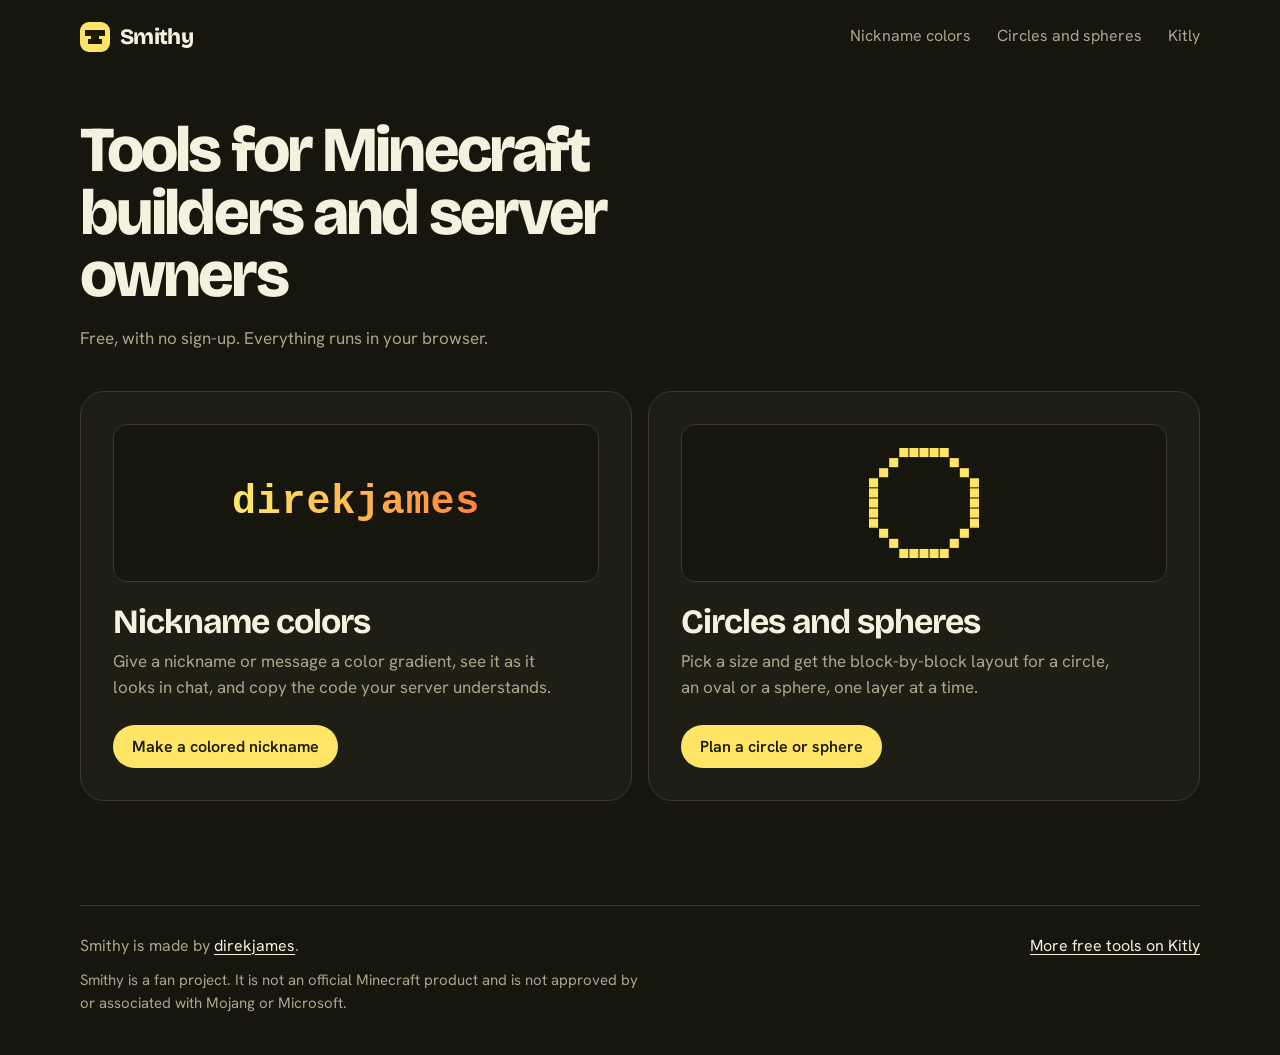
==== index.html @ 697c505d "1.0.0" ====
<!doctype html>
<html lang="en">
<head>
  <meta charset="utf-8">
  <meta name="viewport" content="width=device-width, initial-scale=1">
  <title>Smithy: free Minecraft tools</title>
  <meta name="description" content="Free tools for Minecraft builders and server owners: a nickname color maker and a circle and sphere planner.">
  <meta name="theme-color" content="#16150e">
  <meta property="og:title" content="Smithy: free Minecraft tools">
  <meta property="og:description" content="Free tools for Minecraft builders and server owners: a nickname color maker and a circle and sphere planner.">
  <meta property="og:type" content="website">
  <link rel="icon" href="data:image/svg+xml,%3Csvg xmlns='http://www.w3.org/2000/svg' viewBox='0 0 32 32'%3E%3Crect width='32' height='32' rx='9' fill='%23ffe566'/%3E%3Cpath fill='%231b1900' d='M6 9h20v6h-6v3h3v5H9v-5h3v-3H6z'/%3E%3C/svg%3E">
  <link rel="preconnect" href="https://fonts.googleapis.com">
  <link rel="preconnect" href="https://fonts.gstatic.com" crossorigin>
  <link href="https://fonts.googleapis.com/css2?family=Bricolage+Grotesque:opsz,wght@12..96,500;12..96,700;12..96,800&family=Hanken+Grotesk:wght@400;600&display=swap" rel="stylesheet">
  <link rel="stylesheet" href="assets/style.css">
</head>
<body>
  <a class="skip" href="#main">Skip to the tool</a>

  <header class="wrap topbar">
    <a class="mark" href="./" aria-label="Smithy home">
      <span class="mark-tile" aria-hidden="true">
        <svg viewBox="0 0 30 30"><path fill="currentColor" d="M5 8h20v6h-6v3h3v5H8v-5h3v-3H5z"/></svg>
      </span>Smithy
    </a>
    <nav class="nav" aria-label="Main">
      <a href="nickname.html">Nickname colors</a>
      <a href="circles.html">Circles and spheres</a>
      <a href="https://direkjames.github.io/">Kitly</a>
    </nav>
  </header>

  <main class="wrap" id="main">
    <div class="intro">
      <h1 class="intro-title">Tools for Minecraft builders and server owners</h1>
      <p class="intro-text">Free, with no sign-up. Everything runs in your browser.</p>
    </div>

    <div class="tools">
      <article class="tool">
        <div class="tool-art"><span class="tool-sample" aria-hidden="true"><span style="color:#ffe566">d</span><span style="color:#ffdb61">i</span><span style="color:#ffd15d">r</span><span style="color:#ffc758">e</span><span style="color:#ffbd54">k</span><span style="color:#ffb24f">j</span><span style="color:#ffa84b">a</span><span style="color:#ff9e46">m</span><span style="color:#ff9442">e</span><span style="color:#ff8a3d">s</span></span></div>
        <h2 class="tool-name">Nickname colors</h2>
        <p class="tool-desc">Give a nickname or message a color gradient, see it as it looks in chat, and copy the code your server understands.</p>
        <a class="btn btn-accent" href="nickname.html">Make a colored nickname</a>
      </article>

      <article class="tool">
        <div class="tool-art"><svg viewBox="0 0 109 109" fill="#ffe566" aria-hidden="true"><rect x="30" y="0" width="9" height="9"/><rect x="40" y="0" width="9" height="9"/><rect x="50" y="0" width="9" height="9"/><rect x="60" y="0" width="9" height="9"/><rect x="70" y="0" width="9" height="9"/><rect x="20" y="10" width="9" height="9"/><rect x="80" y="10" width="9" height="9"/><rect x="10" y="20" width="9" height="9"/><rect x="90" y="20" width="9" height="9"/><rect x="0" y="30" width="9" height="9"/><rect x="100" y="30" width="9" height="9"/><rect x="0" y="40" width="9" height="9"/><rect x="100" y="40" width="9" height="9"/><rect x="0" y="50" width="9" height="9"/><rect x="100" y="50" width="9" height="9"/><rect x="0" y="60" width="9" height="9"/><rect x="100" y="60" width="9" height="9"/><rect x="0" y="70" width="9" height="9"/><rect x="100" y="70" width="9" height="9"/><rect x="10" y="80" width="9" height="9"/><rect x="90" y="80" width="9" height="9"/><rect x="20" y="90" width="9" height="9"/><rect x="80" y="90" width="9" height="9"/><rect x="30" y="100" width="9" height="9"/><rect x="40" y="100" width="9" height="9"/><rect x="50" y="100" width="9" height="9"/><rect x="60" y="100" width="9" height="9"/><rect x="70" y="100" width="9" height="9"/></svg></div>
        <h2 class="tool-name">Circles and spheres</h2>
        <p class="tool-desc">Pick a size and get the block-by-block layout for a circle, an oval or a sphere, one layer at a time.</p>
        <a class="btn btn-accent" href="circles.html">Plan a circle or sphere</a>
      </article>
    </div>
  </main>

  <footer class="wrap">
    <div class="footer">
      <div class="footer-row">
        <p>Smithy is made by <a href="https://github.com/direkjames" target="_blank" rel="noopener">direkjames</a>.</p>
        <p><a href="https://direkjames.github.io/">More free tools on Kitly</a></p>
      </div>
      <p class="footer-small">Smithy is a fan project. It is not an official Minecraft product and is not approved by or associated with Mojang or Microsoft.</p>
    </div>
  </footer>
</body>
</html>
---- assets/style.css ----
:root {
  --bg: #16150e;
  --surface: #1f1e15;
  --surface-hi: #2a281b;
  --line: #3b3927;
  --text: #f4f1de;
  --muted: #aaa68c;
  --accent: #ffe566;
  --accent-ink: #1b1900;
  --danger: #ff9d8a;

  --font-display: "Bricolage Grotesque", "Segoe UI", system-ui, sans-serif;
  --font-body: "Hanken Grotesk", "Segoe UI", system-ui, -apple-system, sans-serif;
  --font-code: ui-monospace, "Cascadia Mono", Consolas, Menlo, monospace;

  --wrap: 1120px;
  --gutter: clamp(16px, 4vw, 40px);
  color-scheme: dark;
}

* { box-sizing: border-box; }

html { -webkit-text-size-adjust: 100%; }

body {
  margin: 0;
  background: var(--bg);
  color: var(--text);
  font-family: var(--font-body);
  font-size: 1.0625rem;
  line-height: 1.55;
  -webkit-font-smoothing: antialiased;
}

a { color: inherit; }

[hidden] { display: none !important; }

:focus-visible {
  outline: 2px solid var(--accent);
  outline-offset: 3px;
  border-radius: 6px;
}

.wrap {
  width: 100%;
  max-width: calc(var(--wrap) + var(--gutter) * 2);
  margin: 0 auto;
  padding: 0 var(--gutter);
}

.skip { position: absolute; left: -9999px; }
.skip:focus {
  left: var(--gutter);
  top: 12px;
  z-index: 20;
  background: var(--accent);
  color: var(--accent-ink);
  padding: 8px 14px;
  border-radius: 8px;
}

/* Top bar */

.topbar {
  display: flex;
  flex-wrap: wrap;
  align-items: center;
  justify-content: space-between;
  gap: 10px 24px;
  padding-top: 20px;
  padding-bottom: 20px;
}

.mark {
  display: inline-flex;
  align-items: center;
  gap: 10px;
  font-family: var(--font-display);
  font-weight: 800;
  font-size: 1.375rem;
  letter-spacing: -0.03em;
  text-decoration: none;
}
.mark-tile {
  display: grid;
  place-items: center;
  width: 30px;
  height: 30px;
  border-radius: 9px;
  background: var(--accent);
  color: var(--accent-ink);
}
.mark-tile svg { width: 30px; height: 30px; display: block; }

.nav {
  display: flex;
  flex-wrap: wrap;
  gap: 6px clamp(14px, 3vw, 26px);
  font-size: 1rem;
}
.nav a {
  color: var(--muted);
  text-decoration: none;
  padding: 4px 0;
  border-bottom: 2px solid transparent;
}
.nav a:hover { color: var(--text); }
.nav a[aria-current="page"] {
  color: var(--text);
  border-bottom-color: var(--accent);
}

/* Intro */

.intro { padding: clamp(20px, 4vw, 44px) 0 clamp(24px, 4vw, 40px); }

.intro-title {
  margin: 0;
  max-width: 18ch;
  font-family: var(--font-display);
  font-weight: 800;
  font-size: clamp(2.25rem, 6vw, 4rem);
  line-height: 0.98;
  letter-spacing: -0.045em;
}

.intro-text {
  margin: 18px 0 0;
  max-width: 58ch;
  color: var(--muted);
}

/* Home page tool cards */

.tools {
  display: grid;
  grid-template-columns: repeat(auto-fit, minmax(min(100%, 340px), 1fr));
  gap: 16px;
}

.tool {
  display: flex;
  flex-direction: column;
  align-items: flex-start;
  background: var(--surface);
  border: 1px solid var(--line);
  border-radius: 24px;
  padding: clamp(22px, 3vw, 32px);
}
.tool-art {
  width: 100%;
  border-radius: 14px;
  background: var(--bg);
  border: 1px solid var(--line);
  padding: 22px;
  display: grid;
  place-items: center;
  min-height: 158px;
}
.tool-art svg { display: block; width: 110px; height: 110px; }
.tool-sample {
  font-family: var(--font-code);
  font-weight: 700;
  font-size: clamp(1.75rem, 5vw, 2.5rem);
  letter-spacing: 0.02em;
}
.tool-name {
  margin: 22px 0 8px;
  font-family: var(--font-display);
  font-weight: 700;
  font-size: clamp(1.625rem, 3.4vw, 2.125rem);
  line-height: 1.05;
  letter-spacing: -0.03em;
}
.tool-desc { margin: 0 0 24px; color: var(--muted); max-width: 44ch; }
.tool .btn { margin-top: auto; }

/* Two-column tool layout */

.layout {
  display: grid;
  grid-template-columns: minmax(0, 1fr) minmax(0, 460px);
  gap: 24px;
  align-items: start;
}
.layout-plan { grid-template-columns: minmax(0, 1fr) 340px; }
.layout-nick .side { position: static; }

.controls { display: grid; gap: 16px; min-width: 0; }

.side {
  position: sticky;
  top: 20px;
  display: grid;
  gap: 16px;
  min-width: 0;
}

/* The stage: the one loud thing on each page */

.stage-card {
  background: var(--accent);
  color: var(--accent-ink);
  border-radius: 24px;
  padding: clamp(14px, 2vw, 22px);
}
.stage-card :focus-visible { outline-color: var(--accent-ink); }

/* Buttons */

.btn {
  display: inline-flex;
  align-items: center;
  justify-content: center;
  gap: 8px;
  padding: 11px 18px;
  border-radius: 999px;
  border: 1.5px solid transparent;
  background: transparent;
  font: inherit;
  font-weight: 600;
  font-size: 1rem;
  line-height: 1.2;
  text-decoration: none;
  cursor: pointer;
  transition: background-color 0.15s, color 0.15s, border-color 0.15s;
}
.btn-small { padding: 7px 14px; font-size: 0.9375rem; }

.btn-accent { background: var(--accent); color: var(--accent-ink); }
.btn-accent:hover { background: #fff0a3; }

.btn-ink { background: var(--accent-ink); color: var(--accent); }
.btn-ink:hover { background: #33300a; }

.btn-ink-line { border-color: var(--accent-ink); color: var(--accent-ink); }
.btn-ink-line:hover { background: var(--accent-ink); color: var(--accent); }

.btn-line { border-color: var(--line); color: var(--text); }
.btn-line:hover { border-color: var(--accent); color: var(--accent); }

/* Panels and fields */

.panel {
  display: grid;
  gap: 18px;
  background: var(--surface);
  border: 1px solid var(--line);
  border-radius: 18px;
  padding: clamp(18px, 2.4vw, 24px);
  min-width: 0;
}

.panel-title {
  margin: 0;
  font-family: var(--font-display);
  font-weight: 700;
  font-size: 1.375rem;
  line-height: 1.1;
  letter-spacing: -0.02em;
}

.field { display: grid; gap: 6px; min-width: 0; }

.field-row {
  display: grid;
  grid-template-columns: repeat(2, minmax(0, 1fr));
  gap: 14px;
}

.field label,
.group-label {
  font-size: 0.9375rem;
  font-weight: 600;
  color: var(--text);
}
.group-label { margin: 0; }

input[type="text"],
input[type="number"],
select {
  width: 100%;
  padding: 11px 14px;
  background: var(--bg);
  color: var(--text);
  border: 1.5px solid var(--line);
  border-radius: 10px;
  font: inherit;
}
input[type="text"]::placeholder { color: #7d7a64; }
input[type="text"]:focus,
input[type="number"]:focus,
select:focus {
  outline: none;
  border-color: var(--accent);
}

input[type="range"] { width: 100%; accent-color: var(--accent); }

.hint {
  margin: 0;
  color: var(--muted);
  font-size: 0.9375rem;
  line-height: 1.45;
}
.hint.is-error { color: var(--danger); }

.check {
  display: flex;
  align-items: center;
  gap: 10px;
  font-size: 1rem;
  cursor: pointer;
}
.check input {
  width: 18px;
  height: 18px;
  margin: 0;
  accent-color: var(--accent);
}
.checks { display: flex; flex-wrap: wrap; gap: 10px 22px; }

/* Segmented choice */

.seg {
  display: grid;
  grid-auto-flow: column;
  grid-auto-columns: 1fr;
  gap: 4px;
  padding: 4px;
  background: var(--bg);
  border: 1px solid var(--line);
  border-radius: 999px;
}
.seg-item { position: relative; cursor: pointer; }
.seg-item input {
  position: absolute;
  inset: 0;
  width: 100%;
  height: 100%;
  margin: 0;
  opacity: 0;
  cursor: pointer;
}
.seg-item span {
  display: block;
  padding: 9px 6px;
  border-radius: 999px;
  text-align: center;
  font-weight: 600;
  font-size: 1rem;
  line-height: 1.2;
  color: var(--muted);
  transition: background-color 0.15s, color 0.15s;
}
.seg-item:hover span { color: var(--text); }
.seg-item input:checked + span {
  background: var(--accent);
  color: var(--accent-ink);
}
.seg-item input:focus-visible + span {
  outline: 2px solid var(--accent);
  outline-offset: 2px;
}

/* ---------- Nickname colors ---------- */

.chat {
  background: #0d0c08;
  border-radius: 14px;
  padding: clamp(18px, 3vw, 28px) clamp(14px, 2.4vw, 22px);
  font-family: var(--font-code);
  overflow: hidden;
}
.chat-name {
  margin: 0;
  font-size: clamp(1.75rem, 4.4vw, 2.75rem);
  font-weight: 700;
  line-height: 1.15;
  overflow-wrap: anywhere;
  white-space: pre-wrap;
  min-height: 1.15em;
}
.chat-line {
  margin: 14px 0 0;
  font-size: 1rem;
  line-height: 1.4;
  color: #ffffff;
  text-shadow: 0.09em 0.09em 0 #3f3f3f;
  overflow-wrap: anywhere;
  white-space: pre-wrap;
}
.chat .is-bold { font-weight: 800; }
.chat-line .is-bold { font-weight: 700; }
.chat .is-italic { font-style: italic; }
.chat .is-under { text-decoration-line: underline; }
.chat .is-strike { text-decoration-line: line-through; }
.chat .is-under.is-strike { text-decoration-line: underline line-through; }

.stops { display: grid; gap: 8px; }
.stop {
  display: flex;
  align-items: center;
  gap: 10px;
  padding: 6px 8px 6px 6px;
  background: var(--bg);
  border: 1.5px solid var(--line);
  border-radius: 10px;
}
.stop input[type="color"] {
  flex: none;
  width: 44px;
  height: 32px;
  padding: 0;
  border: 0;
  border-radius: 6px;
  background: none;
  cursor: pointer;
}
.stop input[type="color"]::-webkit-color-swatch-wrapper { padding: 0; }
.stop input[type="color"]::-webkit-color-swatch { border: 1px solid var(--line); border-radius: 6px; }
.stop input[type="color"]::-moz-color-swatch { border: 1px solid var(--line); border-radius: 6px; }
.stop input[type="text"] {
  flex: 1;
  min-width: 0;
  padding: 6px 8px;
  border: 0;
  background: transparent;
  font-family: var(--font-code);
  font-size: 0.9375rem;
}
.stop input[type="text"]:focus { outline: 2px solid var(--accent); outline-offset: 0; border-radius: 6px; }
.stop-remove {
  flex: none;
  width: 32px;
  height: 32px;
  display: grid;
  place-items: center;
  border: 0;
  border-radius: 8px;
  background: transparent;
  color: var(--muted);
  cursor: pointer;
}
.stop-remove:hover { color: var(--danger); background: var(--surface-hi); }
.stop-remove svg { width: 16px; height: 16px; }

.presets {
  display: grid;
  grid-template-columns: repeat(auto-fill, minmax(104px, 1fr));
  gap: 8px;
}
.preset {
  display: grid;
  gap: 6px;
  padding: 6px 6px 8px;
  background: var(--bg);
  border: 1.5px solid var(--line);
  border-radius: 12px;
  color: var(--text);
  font: inherit;
  font-size: 0.9375rem;
  cursor: pointer;
  transition: border-color 0.15s;
}
.preset:hover { border-color: var(--accent); }
.preset-bar { display: block; height: 26px; border-radius: 7px; }

.outputs { display: grid; gap: 12px; }
.out {
  display: grid;
  gap: 10px;
  background: var(--surface);
  border: 1px solid var(--line);
  border-radius: 18px;
  padding: 18px;
  min-width: 0;
}
.out-head {
  display: flex;
  align-items: flex-start;
  justify-content: space-between;
  gap: 12px;
}
.out-name {
  margin: 0;
  font-family: var(--font-display);
  font-weight: 700;
  font-size: 1.125rem;
  line-height: 1.2;
  letter-spacing: -0.01em;
}
.out-where { margin: 2px 0 0; color: var(--muted); font-size: 0.9375rem; line-height: 1.4; }
.out-code {
  margin: 0;
  padding: 12px;
  max-height: 132px;
  overflow: auto;
  background: var(--bg);
  border: 1px solid var(--line);
  border-radius: 10px;
  font-family: var(--font-code);
  font-size: 0.875rem;
  line-height: 1.5;
  white-space: pre-wrap;
  word-break: break-all;
}
.out-meta { margin: 0; color: var(--muted); font-size: 0.9375rem; line-height: 1.4; }
.out-meta.is-long { color: var(--accent); }

/* ---------- Circles and spheres ---------- */

.board {
  position: relative;
  background: #0d0c08;
  border-radius: 14px;
  overflow: hidden;
  aspect-ratio: 1 / 1;
}
.board canvas {
  position: absolute;
  inset: 0;
  width: 100%;
  height: 100%;
  display: block;
  cursor: crosshair;
  touch-action: manipulation;
}

.board-bar {
  display: flex;
  flex-wrap: wrap;
  align-items: center;
  justify-content: space-between;
  gap: 10px 16px;
  margin-top: 14px;
}
.board-readout {
  margin: 0;
  font-weight: 600;
  font-size: 1rem;
  line-height: 1.3;
}
.board-actions { display: flex; flex-wrap: wrap; gap: 8px; }

.layers {
  display: grid;
  grid-template-columns: auto minmax(0, 1fr) auto;
  align-items: center;
  gap: 10px;
  margin-top: 14px;
}
.layers input[type="range"] { accent-color: var(--accent-ink); }
.layer-step {
  width: 40px;
  height: 40px;
  display: grid;
  place-items: center;
  border: 1.5px solid var(--accent-ink);
  border-radius: 999px;
  background: transparent;
  color: var(--accent-ink);
  cursor: pointer;
}
.layer-step:hover { background: var(--accent-ink); color: var(--accent); }
.layer-step svg { width: 18px; height: 18px; }

.stats { margin: 0; display: grid; gap: 12px; }
.stat { display: grid; gap: 2px; }
.stat dt { color: var(--muted); font-size: 0.9375rem; }
.stat dd {
  margin: 0;
  font-family: var(--font-display);
  font-weight: 700;
  font-size: 1.5rem;
  line-height: 1.15;
  letter-spacing: -0.02em;
}
.stat dd small {
  display: block;
  font-family: var(--font-body);
  font-weight: 400;
  font-size: 0.9375rem;
  letter-spacing: 0;
  color: var(--muted);
  margin-top: 2px;
}

/* Footer */

.footer {
  margin-top: clamp(56px, 9vw, 104px);
  border-top: 1px solid var(--line);
  padding-top: 28px;
  padding-bottom: 40px;
  display: grid;
  gap: 10px;
  color: var(--muted);
  font-size: 1rem;
}
.footer-row {
  display: flex;
  flex-wrap: wrap;
  justify-content: space-between;
  gap: 12px 24px;
}
.footer p { margin: 0; }
.footer a { color: var(--text); text-underline-offset: 3px; }
.footer a:hover { color: var(--accent); }
.footer-small { font-size: 0.9375rem; max-width: 70ch; }

.noscript {
  border: 1px solid var(--line);
  border-radius: 14px;
  padding: 20px;
  color: var(--muted);
  margin-bottom: 16px;
}

/* Narrow screens */

@media (max-width: 900px) {
  .layout,
  .layout-plan {
    display: flex;
    flex-direction: column;
    align-items: stretch;
    gap: 16px;
  }
  .side { position: static; }

  /* Planner page: size first, then the board, then the counts */
  .layout-plan .side { display: contents; }
  .layout-plan #controls { order: 0; }
  .layout-plan .stage-card { order: 1; }
  .layout-plan .side > .panel:last-child { order: 2; }

  /* Nickname page: the preview sticks to the top while you change the options */
  .layout-nick .side { display: contents; }
  .layout-nick .stage-card {
    order: 0;
    position: sticky;
    top: 8px;
    z-index: 5;
    padding: 10px;
    border-radius: 18px;
    box-shadow: 0 10px 28px rgba(0, 0, 0, 0.5);
  }
  .layout-nick .chat { padding: 14px; }
  .layout-nick .chat-name { font-size: 1.5rem; }
  .layout-nick .chat-line { display: none; }
  .layout-nick .controls { order: 1; }
  .layout-nick .outputs { order: 2; }
}

@media (max-width: 420px) {
  .seg-item span { font-size: 0.9375rem; padding: 9px 4px; }
}

@media (prefers-reduced-motion: reduce) {
  * { transition: none !important; }
}
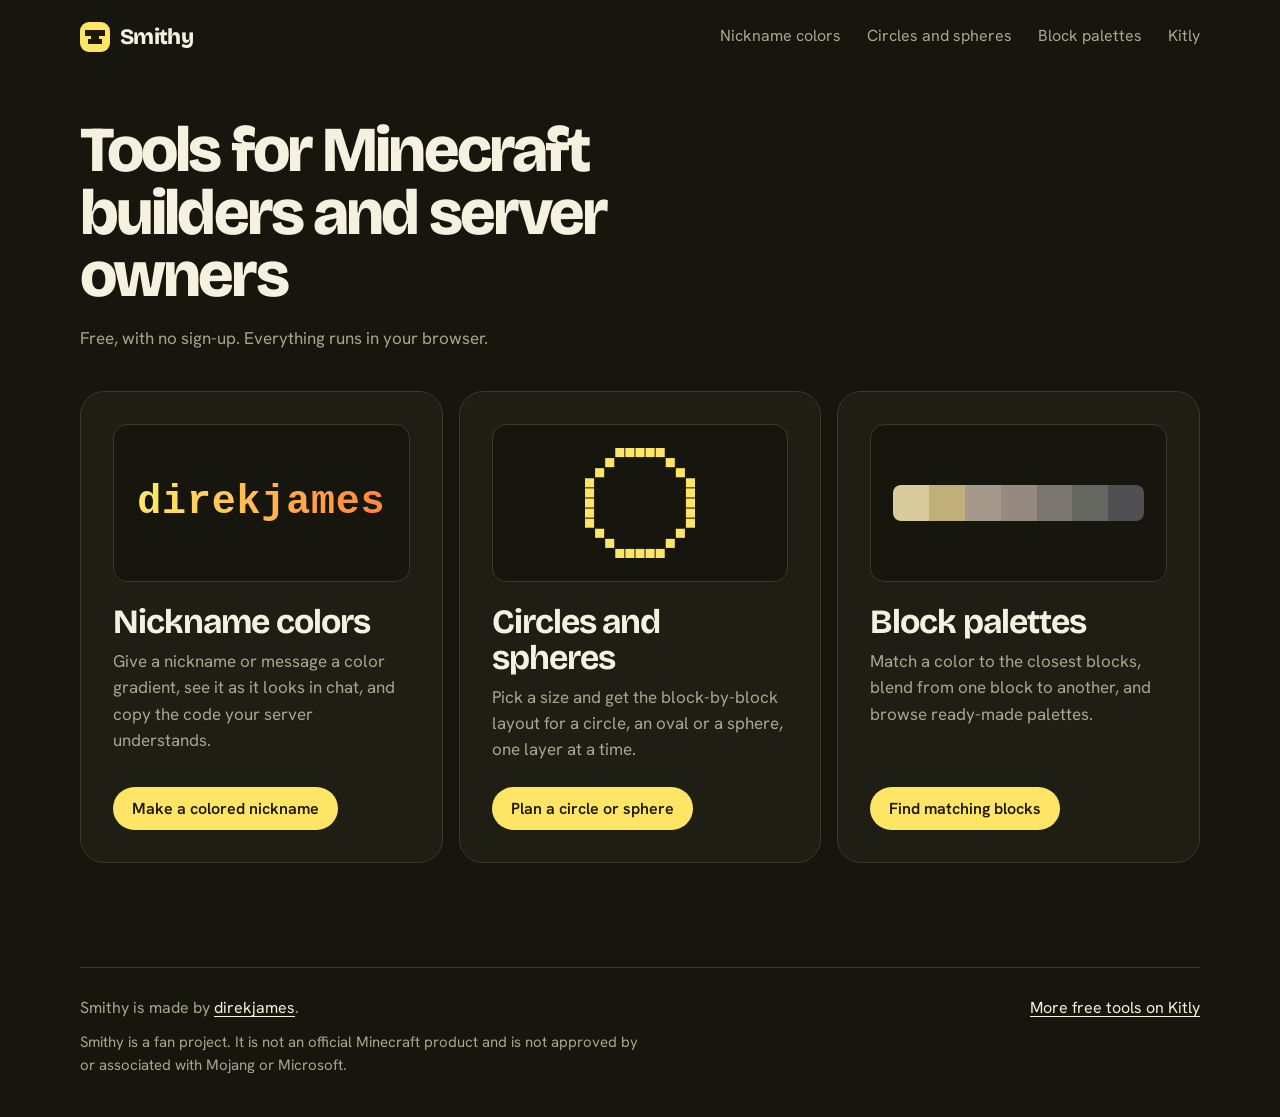
==== commit 6a622cb7: "Added Block Palette" ====
--- a/index.html
+++ b/index.html
@@ -4,10 +4,10 @@
   <meta charset="utf-8">
   <meta name="viewport" content="width=device-width, initial-scale=1">
   <title>Smithy: free Minecraft tools</title>
-  <meta name="description" content="Free tools for Minecraft builders and server owners: a nickname color maker and a circle and sphere planner.">
+  <meta name="description" content="Free tools for Minecraft builders and server owners: a nickname color maker, a circle and sphere planner, and block palettes.">
   <meta name="theme-color" content="#16150e">
   <meta property="og:title" content="Smithy: free Minecraft tools">
-  <meta property="og:description" content="Free tools for Minecraft builders and server owners: a nickname color maker and a circle and sphere planner.">
+  <meta property="og:description" content="Free tools for Minecraft builders and server owners: a nickname color maker, a circle and sphere planner, and block palettes.">
   <meta property="og:type" content="website">
   <link rel="icon" href="data:image/svg+xml,%3Csvg xmlns='http://www.w3.org/2000/svg' viewBox='0 0 32 32'%3E%3Crect width='32' height='32' rx='9' fill='%23ffe566'/%3E%3Cpath fill='%231b1900' d='M6 9h20v6h-6v3h3v5H9v-5h3v-3H6z'/%3E%3C/svg%3E">
   <link rel="preconnect" href="https://fonts.googleapis.com">
@@ -27,6 +27,7 @@
     <nav class="nav" aria-label="Main">
       <a href="nickname.html">Nickname colors</a>
       <a href="circles.html">Circles and spheres</a>
+      <a href="palettes.html">Block palettes</a>
       <a href="https://direkjames.github.io/">Kitly</a>
     </nav>
   </header>
@@ -51,6 +52,12 @@
         <p class="tool-desc">Pick a size and get the block-by-block layout for a circle, an oval or a sphere, one layer at a time.</p>
         <a class="btn btn-accent" href="circles.html">Plan a circle or sphere</a>
       </article>
+      <article class="tool">
+        <div class="tool-art"><span class="tool-swatches" aria-hidden="true"><span style="background:#d8cb9c"></span><span style="background:#c0af79"></span><span style="background:#a5998c"></span><span style="background:#96897f"></span><span style="background:#7c7672"></span><span style="background:#636760"></span><span style="background:#505053"></span></span></div>
+        <h2 class="tool-name">Block palettes</h2>
+        <p class="tool-desc">Match a color to the closest blocks, blend from one block to another, and browse ready-made palettes.</p>
+        <a class="btn btn-accent" href="palettes.html">Find matching blocks</a>
+      </article>
     </div>
   </main>
 
--- a/assets/style.css
+++ b/assets/style.css
@@ -661,3 +661,175 @@
 @media (prefers-reduced-motion: reduce) {
   * { transition: none !important; }
 }
+
+/* ---------- Block palettes ---------- */
+
+.layout-match { grid-template-columns: 340px minmax(0, 1fr); }
+.section-gap { margin-top: 24px; }
+
+.section-head {
+  display: flex;
+  flex-wrap: wrap;
+  align-items: baseline;
+  justify-content: space-between;
+  gap: 6px 16px;
+  margin: clamp(32px, 5vw, 56px) 0 20px;
+}
+.section-title {
+  margin: 0;
+  font-family: var(--font-display);
+  font-weight: 700;
+  font-size: clamp(1.75rem, 4vw, 2.5rem);
+  line-height: 1.05;
+  letter-spacing: -0.03em;
+}
+
+/* A block picture. The canvas is 16 pixels wide and scales up with hard edges. */
+.blk {
+  display: block;
+  padding: 0;
+  border: 0;
+  background: none;
+  cursor: pointer;
+  line-height: 0;
+}
+.blk-img {
+  display: block;
+  width: 100%;
+  aspect-ratio: 1 / 1;
+  image-rendering: pixelated;
+  image-rendering: crisp-edges;
+}
+.blk:hover .blk-img,
+.blk:focus-visible .blk-img { outline: 3px solid #ffffff; outline-offset: -3px; }
+.blk:focus-visible { outline: none; }
+
+.swatch-board {
+  background: #0d0c08;
+  border-radius: 14px;
+  padding: clamp(14px, 2.4vw, 22px);
+  color: var(--text);
+}
+.match-head {
+  display: flex;
+  align-items: center;
+  gap: 14px;
+  margin-bottom: 18px;
+}
+.match-swatch {
+  flex: none;
+  width: 52px;
+  height: 52px;
+  border-radius: 12px;
+  border: 1px solid rgba(255, 255, 255, 0.25);
+}
+.match-title {
+  margin: 0;
+  font-family: var(--font-display);
+  font-weight: 700;
+  font-size: clamp(1.25rem, 2.6vw, 1.625rem);
+  line-height: 1.15;
+  letter-spacing: -0.02em;
+}
+.match-grid {
+  margin: 0;
+  padding: 0;
+  list-style: none;
+  display: grid;
+  grid-template-columns: repeat(auto-fill, minmax(170px, 1fr));
+  gap: 14px 16px;
+}
+.match {
+  display: grid;
+  grid-template-columns: 56px minmax(0, 1fr);
+  align-items: center;
+  gap: 12px;
+}
+.match-text { display: grid; gap: 1px; min-width: 0; }
+.match-name { font-size: 1rem; line-height: 1.25; }
+.match-hex { font-family: var(--font-code); font-size: 0.875rem; color: var(--muted); }
+
+.blend-form {
+  display: grid;
+  grid-template-columns: minmax(0, 1fr) auto minmax(0, 1fr) minmax(0, 1fr);
+  align-items: end;
+  gap: 14px;
+}
+.blend-swap { width: 46px; height: 46px; padding: 0; }
+.blend-swap svg { width: 20px; height: 20px; }
+.blend-check { grid-column: 1 / -1; }
+#blend-steps-out { color: var(--muted); font-weight: 400; margin-left: 6px; }
+.blend-steps input { margin: 12px 0; }
+
+.blend-strip {
+  display: grid;
+  grid-template-columns: repeat(var(--count, 7), minmax(0, 96px));
+  border-radius: 10px;
+  overflow: hidden;
+  width: min(100%, calc(var(--count, 7) * 96px));
+}
+.blend-names {
+  margin: 0;
+  padding-left: 1.4em;
+  columns: 3 200px;
+  column-gap: 32px;
+  color: var(--text);
+}
+.blend-names li { break-inside: avoid; padding: 1px 0; }
+.blend-names li::marker { color: var(--muted); }
+
+.gallery {
+  display: grid;
+  grid-template-columns: repeat(auto-fill, minmax(min(100%, 300px), 1fr));
+  gap: 16px;
+}
+.pal {
+  background: var(--surface);
+  border: 1px solid var(--line);
+  border-radius: 18px;
+  overflow: hidden;
+  padding-bottom: 18px;
+}
+.pal-row {
+  display: grid;
+  grid-template-columns: repeat(var(--count, 6), minmax(0, 1fr));
+}
+.pal-name {
+  margin: 16px 18px 4px;
+  font-family: var(--font-display);
+  font-weight: 700;
+  font-size: 1.25rem;
+  line-height: 1.15;
+  letter-spacing: -0.02em;
+}
+.pal-note { margin: 0 18px 10px; color: var(--muted); font-size: 0.9375rem; line-height: 1.4; }
+.pal-blocks {
+  margin: 0 18px;
+  padding: 0;
+  list-style: none;
+  columns: 2;
+  column-gap: 16px;
+  font-size: 0.9375rem;
+  line-height: 1.45;
+}
+.pal-blocks li { break-inside: avoid; }
+
+.tool-swatches {
+  display: grid;
+  grid-template-columns: repeat(7, 1fr);
+  width: min(100%, 266px);
+  border-radius: 8px;
+  overflow: hidden;
+}
+.tool-swatches span { aspect-ratio: 1 / 1; }
+
+@media (max-width: 900px) {
+  .layout-match .stage-card { order: 1; }
+  .blend-form { grid-template-columns: minmax(0, 1fr) auto minmax(0, 1fr); }
+  .blend-steps { grid-column: 1 / -1; }
+}
+@media (max-width: 520px) {
+  .blend-form { grid-template-columns: minmax(0, 1fr); }
+  .blend-swap { justify-self: start; }
+  .blend-names { columns: 2 140px; }
+}
